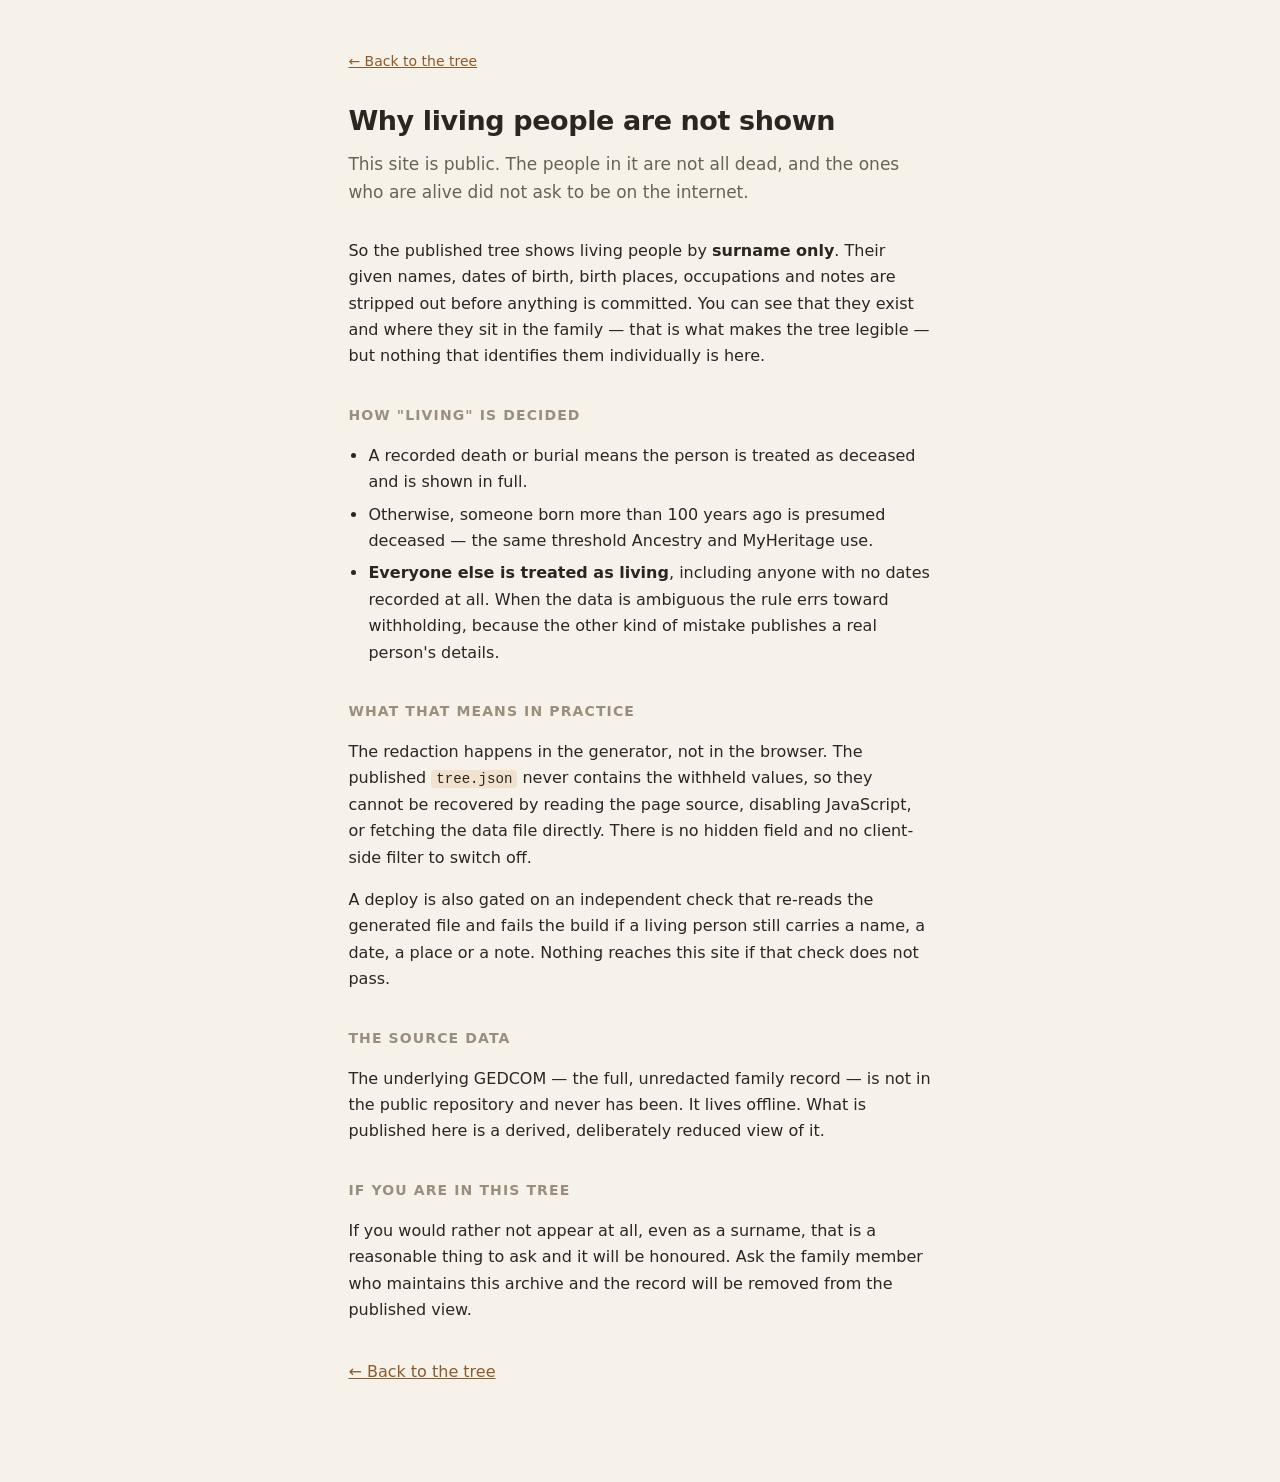
==== docs/privacy.html @ 2dc1bca5 "Publish the family tree as a static site, with living people redacted Renders the curated genealogy " ====
<!doctype html>
<html lang="en">
<head>
<meta charset="utf-8">
<meta name="viewport" content="width=device-width, initial-scale=1">
<title>Why living people are not shown — Family Archive</title>
<meta name="robots" content="noindex, noarchive">
<link rel="icon" href="data:image/svg+xml,<svg xmlns='http://www.w3.org/2000/svg' viewBox='0 0 32 32'><text y='26' font-size='26'>🌳</text></svg>">
<link rel="stylesheet" href="./styles.css">
<style>
  /* This page is prose, not a canvas — override the app's fixed-height shell. */
  body { display: block; overflow: auto; }
  .prose {
    max-width: 62ch;
    margin: 0 auto;
    padding: 48px 24px 80px;
    font-size: 16px;
    line-height: 1.65;
  }
  .prose h1 { font-size: 27px; letter-spacing: -.015em; margin: 0 0 6px; }
  .prose .lede { color: var(--ink-soft); margin: 0 0 32px; font-size: 17px; }
  .prose h2 {
    font-size: 14px; text-transform: uppercase; letter-spacing: .08em;
    color: var(--ink-faint); margin: 34px 0 8px;
  }
  .prose p, .prose li { color: var(--ink); }
  .prose ul { padding-left: 20px; }
  .prose li { margin-bottom: 6px; }
  .prose a { color: var(--accent); }
  .prose code {
    font-family: ui-monospace, SFMono-Regular, Menlo, monospace;
    font-size: .88em;
    background: var(--accent-soft);
    padding: 1px 5px;
    border-radius: 4px;
  }
  .back { display: inline-block; margin-bottom: 26px; font-size: 14px; }
</style>
</head>
<body>
<div class="prose">

  <a class="back" href="./">← Back to the tree</a>

  <h1>Why living people are not shown</h1>
  <p class="lede">
    This site is public. The people in it are not all dead, and the ones who are
    alive did not ask to be on the internet.
  </p>

  <p>
    So the published tree shows living people by <strong>surname only</strong>.
    Their given names, dates of birth, birth places, occupations and notes are
    stripped out before anything is committed. You can see that they exist and
    where they sit in the family — that is what makes the tree legible — but
    nothing that identifies them individually is here.
  </p>

  <h2>How "living" is decided</h2>
  <ul>
    <li>A recorded death or burial means the person is treated as deceased and
      is shown in full.</li>
    <li>Otherwise, someone born more than 100 years ago is presumed deceased —
      the same threshold Ancestry and MyHeritage use.</li>
    <li><strong>Everyone else is treated as living</strong>, including anyone
      with no dates recorded at all. When the data is ambiguous the rule errs
      toward withholding, because the other kind of mistake publishes a real
      person's details.</li>
  </ul>

  <h2>What that means in practice</h2>
  <p>
    The redaction happens in the generator, not in the browser. The published
    <code>tree.json</code> never contains the withheld values, so they cannot be
    recovered by reading the page source, disabling JavaScript, or fetching the
    data file directly. There is no hidden field and no client-side filter to
    switch off.
  </p>
  <p>
    A deploy is also gated on an independent check that re-reads the generated
    file and fails the build if a living person still carries a name, a date, a
    place or a note. Nothing reaches this site if that check does not pass.
  </p>

  <h2>The source data</h2>
  <p>
    The underlying GEDCOM — the full, unredacted family record — is not in the
    public repository and never has been. It lives offline. What is published
    here is a derived, deliberately reduced view of it.
  </p>

  <h2>If you are in this tree</h2>
  <p>
    If you would rather not appear at all, even as a surname, that is a
    reasonable thing to ask and it will be honoured. Ask the family member who
    maintains this archive and the record will be removed from the published
    view.
  </p>

  <p style="margin-top:36px"><a href="./">← Back to the tree</a></p>
</div>
</body>
</html>
---- docs/styles.css ----
/* Family Archive — the published tree.
   Two themes, one system: warm paper in light, deep slate in dark. */

:root {
  --paper:        #f6f2ea;
  --paper-2:      #efe8dc;
  --ink:          #2b2620;
  --ink-soft:     #6b6154;
  --ink-faint:    #9a8f7f;
  --rule:         #ddd2be;
  --accent:       #8c5a2b;
  --accent-soft:  #f0e2cf;
  --male:         #3d6b8e;
  --female:       #96566d;
  --unknown:      #7a7266;
  --living:       #8a8073;
  --card:         #fffdf8;
  --shadow:       0 1px 2px rgba(43, 38, 32, .08), 0 4px 14px rgba(43, 38, 32, .07);
  --focus:        #b8763a;
  --grid:         #e7ded0;

  --card-w: 204px;
  --card-h: 80px;
}

@media (prefers-color-scheme: dark) {
  :root {
    --paper:       #16181c;
    --paper-2:     #1c1f24;
    --ink:         #e8e3da;
    --ink-soft:    #a8a094;
    --ink-faint:   #6f6a61;
    --rule:        #32373e;
    --accent:      #d9a066;
    --accent-soft: #33291d;
    --male:        #7aa9cd;
    --female:      #cf90a8;
    --unknown:     #9a938a;
    --living:      #7d7a74;
    --card:        #22262c;
    --shadow:      0 1px 2px rgba(0, 0, 0, .4), 0 4px 16px rgba(0, 0, 0, .3);
    --focus:       #e0ab74;
    --grid:        #23272d;
  }
}

/* The viewer's theme toggle stamps data-theme on the root; it must win. */
:root[data-theme="light"] {
  --paper: #f6f2ea; --paper-2: #efe8dc; --ink: #2b2620; --ink-soft: #6b6154;
  --ink-faint: #9a8f7f; --rule: #ddd2be; --accent: #8c5a2b; --accent-soft: #f0e2cf;
  --male: #3d6b8e; --female: #96566d; --unknown: #7a7266; --living: #8a8073;
  --card: #fffdf8; --shadow: 0 1px 2px rgba(43,38,32,.08), 0 4px 14px rgba(43,38,32,.07);
  --focus: #b8763a; --grid: #e7ded0;
}
:root[data-theme="dark"] {
  --paper: #16181c; --paper-2: #1c1f24; --ink: #e8e3da; --ink-soft: #a8a094;
  --ink-faint: #6f6a61; --rule: #32373e; --accent: #d9a066; --accent-soft: #33291d;
  --male: #7aa9cd; --female: #cf90a8; --unknown: #9a938a; --living: #7d7a74;
  --card: #22262c; --shadow: 0 1px 2px rgba(0,0,0,.4), 0 4px 16px rgba(0,0,0,.3);
  --focus: #e0ab74; --grid: #23272d;
}

* { box-sizing: border-box; }

html, body {
  height: 100%;
  margin: 0;
}

body {
  display: grid;
  grid-template-rows: auto 1fr auto;
  background: var(--paper);
  color: var(--ink);
  font: 15px/1.5 ui-sans-serif, system-ui, -apple-system, "Segoe UI", Roboto,
        "Helvetica Neue", Arial, sans-serif;
  -webkit-font-smoothing: antialiased;
  overflow: hidden;
}

/* ── top bar ─────────────────────────────────────────────────────────────── */

.topbar {
  display: flex;
  align-items: center;
  justify-content: space-between;
  gap: 16px;
  flex-wrap: wrap;
  padding: 10px 16px;
  background: var(--paper-2);
  border-bottom: 1px solid var(--rule);
  z-index: 20;
}

.brand { display: flex; align-items: center; gap: 12px; min-width: 0; }
.brand-mark { font-size: 26px; line-height: 1; }

.topbar h1 {
  margin: 0;
  font-size: 17px;
  font-weight: 650;
  letter-spacing: -.01em;
}

.brand-sub {
  margin: 1px 0 0;
  font-size: 12.5px;
  color: var(--ink-soft);
  font-variant-numeric: tabular-nums;
}

.controls { display: flex; align-items: center; gap: 10px; }

.search { position: relative; }

.search input {
  width: 210px;
  padding: 7px 11px;
  font: inherit;
  font-size: 14px;
  color: var(--ink);
  background: var(--card);
  border: 1px solid var(--rule);
  border-radius: 7px;
}
.search input:focus-visible {
  outline: 2px solid var(--focus);
  outline-offset: 1px;
  border-color: transparent;
}

.results {
  position: absolute;
  top: calc(100% + 5px);
  left: 0;
  right: 0;
  max-height: 300px;
  overflow-y: auto;
  margin: 0;
  padding: 4px;
  list-style: none;
  background: var(--card);
  border: 1px solid var(--rule);
  border-radius: 8px;
  box-shadow: var(--shadow);
  z-index: 30;
}
.results li {
  padding: 7px 9px;
  border-radius: 5px;
  cursor: pointer;
  font-size: 14px;
}
.results li:hover, .results li[aria-selected="true"] { background: var(--accent-soft); }
.results .r-dates { color: var(--ink-soft); font-size: 12.5px; }
.results .r-empty { color: var(--ink-soft); cursor: default; }
.results .r-empty:hover { background: none; }

.zoom { display: flex; gap: 4px; }

.zoom button, .panel-close {
  min-width: 34px;
  height: 34px;
  padding: 0 9px;
  font: inherit;
  font-size: 15px;
  color: var(--ink);
  background: var(--card);
  border: 1px solid var(--rule);
  border-radius: 7px;
  cursor: pointer;
}
.zoom button:hover, .panel-close:hover { background: var(--accent-soft); }
.zoom button:focus-visible, .panel-close:focus-visible {
  outline: 2px solid var(--focus);
  outline-offset: 1px;
}

/* ── stage ───────────────────────────────────────────────────────────────── */

.stage {
  position: relative;
  overflow: hidden;
  cursor: grab;
  /* A faint plotting grid, so panning an empty region still feels anchored. */
  background-image:
    linear-gradient(var(--grid) 1px, transparent 1px),
    linear-gradient(90deg, var(--grid) 1px, transparent 1px);
  background-size: 72px 72px, 72px 72px;
  background-position: -1px -1px;
  opacity: 1;
}
.stage::before {
  /* Fade the grid without fading its contents. */
  content: "";
  position: absolute;
  inset: 0;
  background: radial-gradient(ellipse at center,
              transparent 45%, var(--paper) 100%);
  pointer-events: none;
}
.stage.grabbing { cursor: grabbing; }
.stage:focus-visible { outline: 2px solid var(--focus); outline-offset: -2px; }

#tree { position: relative; display: block; width: 100%; height: 100%; }

.hint, .loading {
  position: absolute;
  left: 50%;
  transform: translateX(-50%);
  margin: 0;
  color: var(--ink-soft);
  font-size: 12.5px;
  pointer-events: none;
}
.hint {
  bottom: 12px;
  padding: 5px 12px;
  background: color-mix(in srgb, var(--paper) 82%, transparent);
  border-radius: 999px;
  transition: opacity .4s ease;
}
.hint[hidden] { display: block; opacity: 0; }
.loading { top: 50%; }

/* ── tree nodes ──────────────────────────────────────────────────────────── */

.gen-label {
  fill: var(--ink-faint);
  font-size: 12px;
  letter-spacing: .09em;
  text-transform: uppercase;
}
.gen-rule { stroke: var(--rule); stroke-width: 1; stroke-dasharray: 2 6; }

.link {
  fill: none;
  stroke: var(--rule);
  stroke-width: 1.6px;
  stroke-linecap: round;
  stroke-linejoin: round;
}
.link.spouse { stroke-width: 2.2px; }
.link.spouse.engaged { stroke-dasharray: 5 4; }
.link.highlight { stroke: var(--accent); stroke-width: 2.6px; }

.node { cursor: pointer; }
.node .card {
  fill: var(--card);
  stroke: var(--rule);
  stroke-width: 1.2px;
  rx: 9;
  filter: drop-shadow(0 1px 1px rgba(0, 0, 0, .10));
}
.node .sexbar { rx: 2; }
.node.m .sexbar { fill: var(--male); }
.node.f .sexbar { fill: var(--female); }
.node.u .sexbar { fill: var(--unknown); }
.node.living .sexbar { fill: var(--living); }

.node .nm {
  fill: var(--ink);
  font-size: 13.5px;
  font-weight: 650;
  letter-spacing: -.005em;
}
.node .gv {
  fill: var(--ink-soft);
  font-size: 12px;
}
.node .dt {
  fill: var(--ink-faint);
  font-size: 11.5px;
  font-variant-numeric: tabular-nums;
}
.node.living .nm { fill: var(--ink-soft); font-style: italic; font-weight: 600; }
.node.living .gv { font-style: italic; }
.node.living .card { stroke-dasharray: 4 3; }

.node:hover .card { stroke: var(--accent); }
.node.selected .card {
  stroke: var(--accent);
  stroke-width: 2.4px;
}
.node.dimmed { opacity: .28; }
.node .lock { fill: var(--ink-faint); font-size: 10.5px; }

/* ── detail panel ────────────────────────────────────────────────────────── */

.panel {
  position: fixed;
  top: 0;
  right: 0;
  bottom: 0;
  width: min(380px, 100%);
  padding: 20px 22px 28px;
  overflow-y: auto;
  background: var(--paper-2);
  border-left: 1px solid var(--rule);
  box-shadow: -8px 0 28px rgba(0, 0, 0, .10);
  z-index: 40;
  animation: slide-in .18s ease-out;
}
@keyframes slide-in { from { transform: translateX(14px); opacity: 0; } }
@media (prefers-reduced-motion: reduce) { .panel { animation: none; } }

.panel-close { position: absolute; top: 12px; right: 14px; }

.panel h2 {
  margin: 0 34px 2px 0;
  font-size: 20px;
  line-height: 1.25;
  letter-spacing: -.01em;
}
.panel .lifespan {
  margin: 0 0 16px;
  color: var(--ink-soft);
  font-size: 14px;
  font-variant-numeric: tabular-nums;
}

.panel .redacted {
  margin: 0 0 16px;
  padding: 11px 13px;
  background: var(--accent-soft);
  border-radius: 8px;
  font-size: 13px;
  line-height: 1.5;
  color: var(--ink);
}

.panel section { margin-bottom: 18px; }
.panel h3 {
  margin: 0 0 7px;
  font-size: 11px;
  letter-spacing: .09em;
  text-transform: uppercase;
  color: var(--ink-faint);
  font-weight: 650;
}

.panel dl { margin: 0; display: grid; grid-template-columns: auto 1fr; gap: 4px 12px; }
.panel dt { color: var(--ink-soft); font-size: 13.5px; }
.panel dd { margin: 0; font-size: 13.5px; }

.panel ul.people { margin: 0; padding: 0; list-style: none; }
.panel ul.people li { margin-bottom: 3px; }
.panel .lnk {
  padding: 0;
  font: inherit;
  font-size: 13.5px;
  color: var(--accent);
  background: none;
  border: 0;
  border-bottom: 1px solid transparent;
  cursor: pointer;
  text-align: left;
}
.panel .lnk:hover { border-bottom-color: var(--accent); }
.panel .lnk:focus-visible { outline: 2px solid var(--focus); outline-offset: 2px; }
.panel .lnk.is-living { color: var(--ink-soft); font-style: italic; }
.panel .rel { color: var(--ink-faint); font-size: 12.5px; }

.panel .note-body {
  margin: 0;
  font-size: 13px;
  line-height: 1.6;
  color: var(--ink-soft);
  white-space: pre-wrap;
  overflow-wrap: anywhere;
}
.panel .note-body a { color: var(--accent); overflow-wrap: anywhere; }

/* ── legend ──────────────────────────────────────────────────────────────── */

.legend {
  display: flex;
  align-items: center;
  gap: 18px;
  flex-wrap: wrap;
  padding: 8px 16px;
  background: var(--paper-2);
  border-top: 1px solid var(--rule);
  font-size: 12.5px;
  color: var(--ink-soft);
}
.key { display: inline-flex; align-items: center; gap: 6px; }
.swatch { width: 11px; height: 11px; border-radius: 3px; display: inline-block; }
.swatch-m { background: var(--male); }
.swatch-f { background: var(--female); }
.swatch-living { background: var(--living); }
.legend .note { margin-left: auto; }
.legend a { color: var(--accent); }

@media (max-width: 720px) {
  .topbar { padding: 8px 12px; }
  .topbar h1 { font-size: 15px; }
  .search input { width: 150px; }
  .legend { gap: 12px; font-size: 11.5px; }
  .legend .note { margin-left: 0; flex-basis: 100%; }
  .panel { width: 100%; }
}
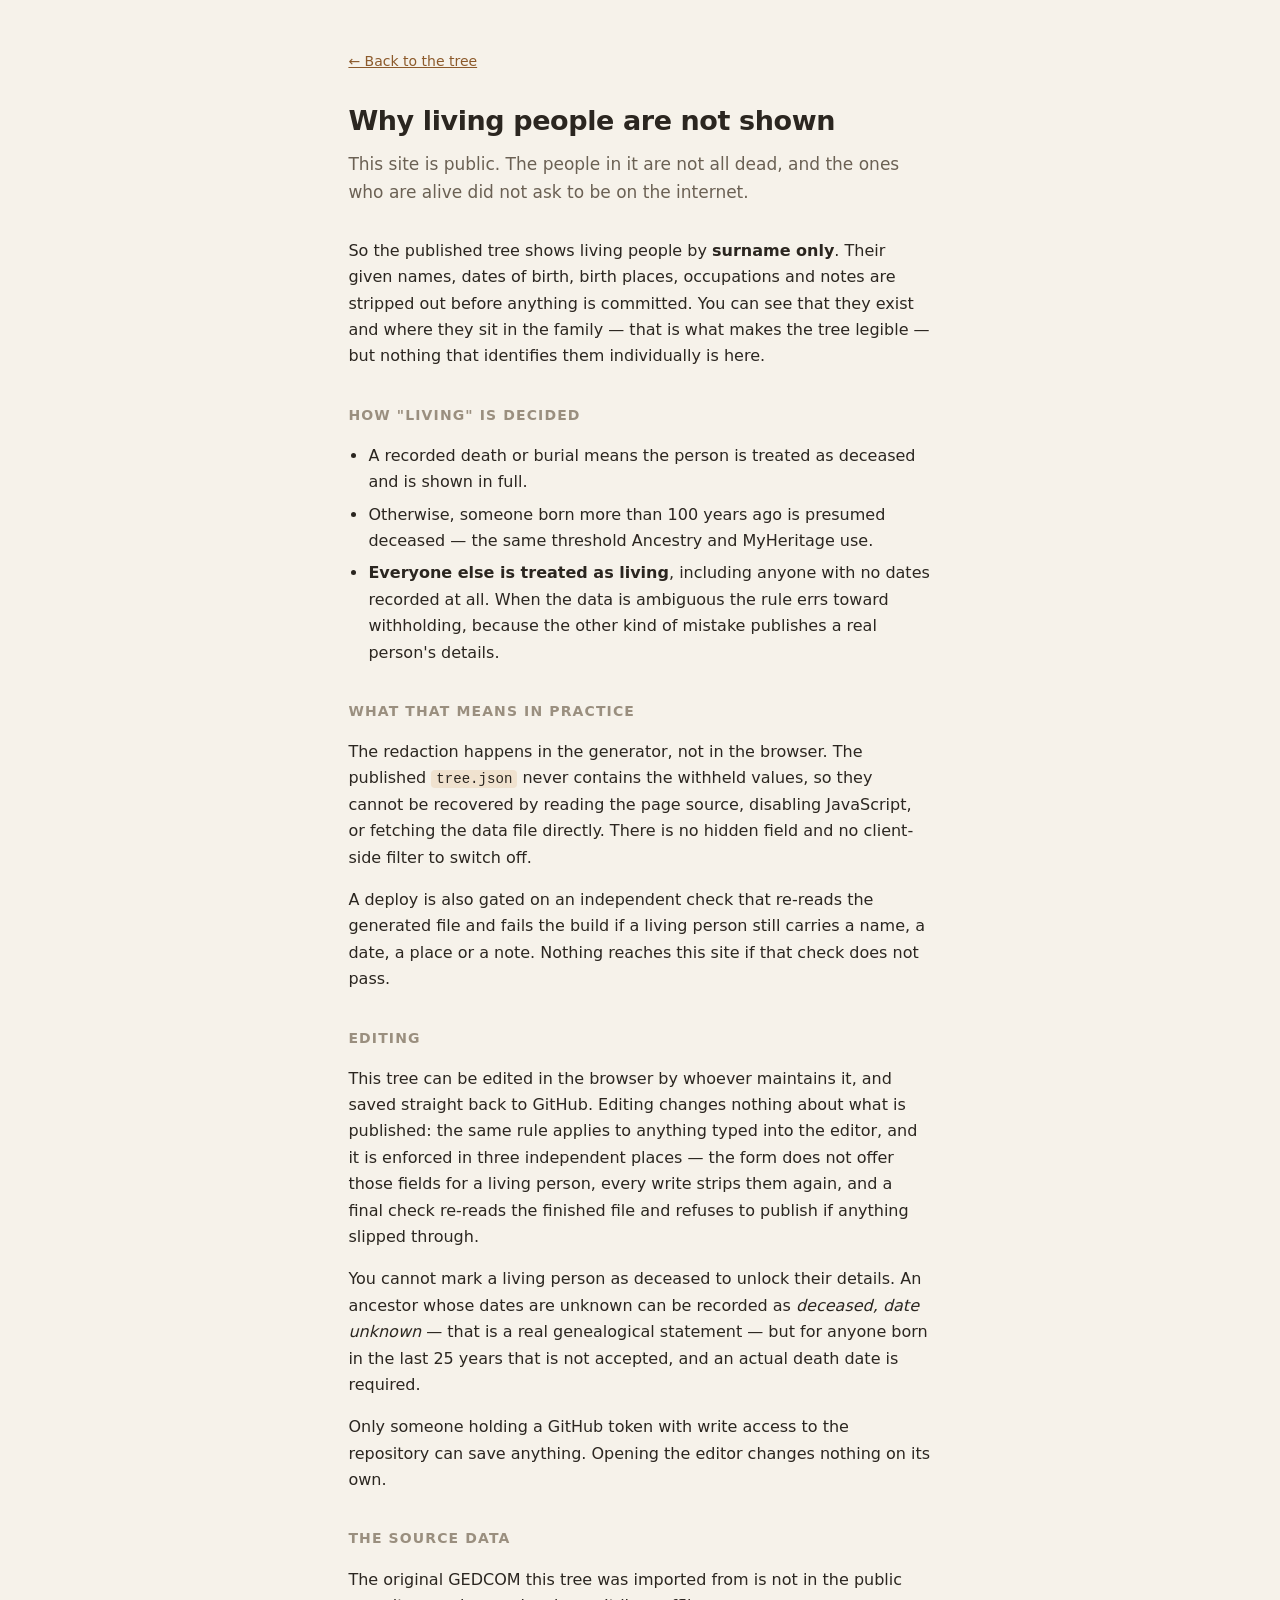
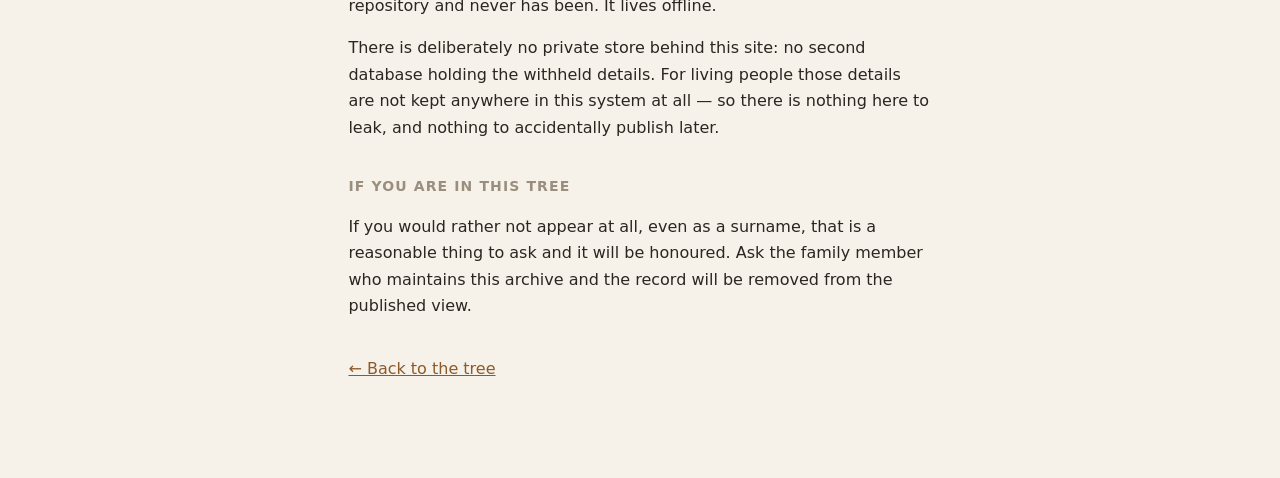
==== commit 6315d718: "Add a browser editor that cannot record a living person's details Edit the published tree in place —" ====
--- a/docs/privacy.html
+++ b/docs/privacy.html
@@ -82,11 +82,37 @@
     place or a note. Nothing reaches this site if that check does not pass.
   </p>
 
+  <h2>Editing</h2>
+  <p>
+    This tree can be edited in the browser by whoever maintains it, and saved
+    straight back to GitHub. Editing changes nothing about what is published:
+    the same rule applies to anything typed into the editor, and it is enforced
+    in three independent places — the form does not offer those fields for a
+    living person, every write strips them again, and a final check re-reads the
+    finished file and refuses to publish if anything slipped through.
+  </p>
+  <p>
+    You cannot mark a living person as deceased to unlock their details. An
+    ancestor whose dates are unknown can be recorded as
+    <em>deceased, date unknown</em> — that is a real genealogical statement —
+    but for anyone born in the last 25 years that is not accepted, and an actual
+    death date is required.
+  </p>
+  <p>
+    Only someone holding a GitHub token with write access to the repository can
+    save anything. Opening the editor changes nothing on its own.
+  </p>
+
   <h2>The source data</h2>
   <p>
-    The underlying GEDCOM — the full, unredacted family record — is not in the
-    public repository and never has been. It lives offline. What is published
-    here is a derived, deliberately reduced view of it.
+    The original GEDCOM this tree was imported from is not in the public
+    repository and never has been. It lives offline.
+  </p>
+  <p>
+    There is deliberately no private store behind this site: no second database
+    holding the withheld details. For living people those details are not kept
+    anywhere in this system at all — so there is nothing here to leak, and
+    nothing to accidentally publish later.
   </p>
 
   <h2>If you are in this tree</h2>
--- a/docs/styles.css
+++ b/docs/styles.css
@@ -68,8 +68,11 @@
 }
 
 body {
-  display: grid;
-  grid-template-rows: auto 1fr auto;
+  /* Flex, not a fixed grid-template-rows: the edit bar is inserted at runtime,
+     and a template that names a fixed number of rows hands the flexible row to
+     whichever child happens to be second. */
+  display: flex;
+  flex-direction: column;
   background: var(--paper);
   color: var(--ink);
   font: 15px/1.5 ui-sans-serif, system-ui, -apple-system, "Segoe UI", Roboto,
@@ -82,6 +85,7 @@
 
 .topbar {
   display: flex;
+  flex: 0 0 auto;
   align-items: center;
   justify-content: space-between;
   gap: 16px;
@@ -180,6 +184,8 @@
 
 .stage {
   position: relative;
+  flex: 1 1 auto;
+  min-height: 0;      /* let it shrink inside the flex column */
   overflow: hidden;
   cursor: grab;
   /* A faint plotting grid, so panning an empty region still feels anchored. */
@@ -375,6 +381,7 @@
 
 .legend {
   display: flex;
+  flex: 0 0 auto;
   align-items: center;
   gap: 18px;
   flex-wrap: wrap;
@@ -400,3 +407,153 @@
   .legend .note { margin-left: 0; flex-basis: 100%; }
   .panel { width: 100%; }
 }
+
+/* ── editor ──────────────────────────────────────────────────────────────── */
+
+.edit-toggle {
+  min-width: 60px;
+  height: 34px;
+  padding: 0 14px;
+  font: inherit;
+  font-size: 14px;
+  font-weight: 600;
+  color: var(--ink);
+  background: var(--card);
+  border: 1px solid var(--rule);
+  border-radius: 7px;
+  cursor: pointer;
+}
+.edit-toggle:hover { background: var(--accent-soft); }
+.edit-toggle.active {
+  color: var(--paper);
+  background: var(--accent);
+  border-color: var(--accent);
+}
+.edit-toggle:focus-visible { outline: 2px solid var(--focus); outline-offset: 1px; }
+
+.editbar {
+  display: flex;
+  flex: 0 0 auto;
+  align-items: center;
+  gap: 8px;
+  flex-wrap: wrap;
+  padding: 8px 16px;
+  background: var(--accent-soft);
+  border-bottom: 1px solid var(--rule);
+  font-size: 13px;
+  z-index: 19;
+}
+.editbar[hidden] { display: none; }
+.pub-count { font-weight: 600; color: var(--ink); margin-right: 4px; }
+
+.mini {
+  padding: 5px 11px;
+  font: inherit;
+  font-size: 13px;
+  color: var(--ink);
+  background: var(--card);
+  border: 1px solid var(--rule);
+  border-radius: 6px;
+  cursor: pointer;
+}
+.mini:hover:not(:disabled) { border-color: var(--accent); }
+.mini:disabled { opacity: .45; cursor: default; }
+.mini:focus-visible { outline: 2px solid var(--focus); outline-offset: 1px; }
+.mini.primary {
+  color: var(--paper);
+  background: var(--accent);
+  border-color: var(--accent);
+  font-weight: 600;
+}
+.mini.danger-btn { color: #a33; border-color: #a33; background: transparent; }
+@media (prefers-color-scheme: dark) { .mini.danger-btn { color: #e08b8b; border-color: #7a4444; } }
+
+.pub-status { margin-left: 6px; color: var(--ink-soft); }
+.pub-status.good { color: #2f7a45; }
+.pub-status.bad { color: #a33; font-weight: 500; }
+@media (prefers-color-scheme: dark) {
+  .pub-status.good { color: #7fc99a; }
+  .pub-status.bad { color: #e08b8b; }
+}
+.pub-status a { color: var(--accent); }
+.linkish {
+  padding: 0; font: inherit; color: var(--accent);
+  background: none; border: 0; border-bottom: 1px solid currentColor; cursor: pointer;
+}
+
+/* form fields */
+.fld { display: block; margin-bottom: 11px; }
+.fld > span {
+  display: block;
+  margin-bottom: 3px;
+  font-size: 12px;
+  color: var(--ink-soft);
+  font-weight: 550;
+}
+.fld input[type="text"], .fld input[type="password"], .fld textarea, .fld select {
+  width: 100%;
+  padding: 7px 9px;
+  font: inherit;
+  font-size: 13.5px;
+  color: var(--ink);
+  background: var(--card);
+  border: 1px solid var(--rule);
+  border-radius: 6px;
+}
+.fld textarea { resize: vertical; line-height: 1.5; }
+.fld input:focus-visible, .fld textarea:focus-visible, .fld select:focus-visible {
+  outline: 2px solid var(--focus);
+  outline-offset: 1px;
+  border-color: transparent;
+}
+.hint-txt {
+  display: block;
+  margin-top: 3px;
+  font-size: 11.5px;
+  font-style: normal;
+  color: var(--ink-faint);
+}
+.check { display: flex; align-items: center; gap: 7px; font-size: 13px; margin: 10px 0; }
+
+.btn-row { display: flex; gap: 7px; flex-wrap: wrap; }
+.panel .danger { margin-top: 26px; padding-top: 14px; border-top: 1px solid var(--rule); }
+.panel.editing .edit-title { font-size: 18px; }
+
+/* token dialog */
+.auth {
+  position: fixed;
+  inset: 0;
+  display: grid;
+  place-items: center;
+  padding: 20px;
+  background: rgba(0, 0, 0, .45);
+  z-index: 60;
+}
+.auth[hidden] { display: none; }
+.auth-card {
+  width: min(460px, 100%);
+  max-height: 90vh;
+  overflow-y: auto;
+  padding: 22px 24px;
+  background: var(--paper-2);
+  border: 1px solid var(--rule);
+  border-radius: 12px;
+  box-shadow: 0 18px 50px rgba(0, 0, 0, .35);
+}
+.auth-card h2 { margin: 0 0 10px; font-size: 18px; }
+.auth-card p { margin: 0 0 12px; font-size: 13.5px; line-height: 1.55; color: var(--ink-soft); }
+.auth-card code {
+  font-family: ui-monospace, SFMono-Regular, Menlo, monospace;
+  font-size: .9em; background: var(--accent-soft); padding: 1px 5px; border-radius: 4px;
+}
+.auth-card a { color: var(--accent); }
+.auth-warn {
+  padding: 10px 12px;
+  background: var(--accent-soft);
+  border-radius: 7px;
+  font-size: 12.5px !important;
+  color: var(--ink) !important;
+}
+.auth-card .btn-row { justify-content: flex-end; margin-top: 4px; }
+
+body.edit-mode .node { cursor: cell; }
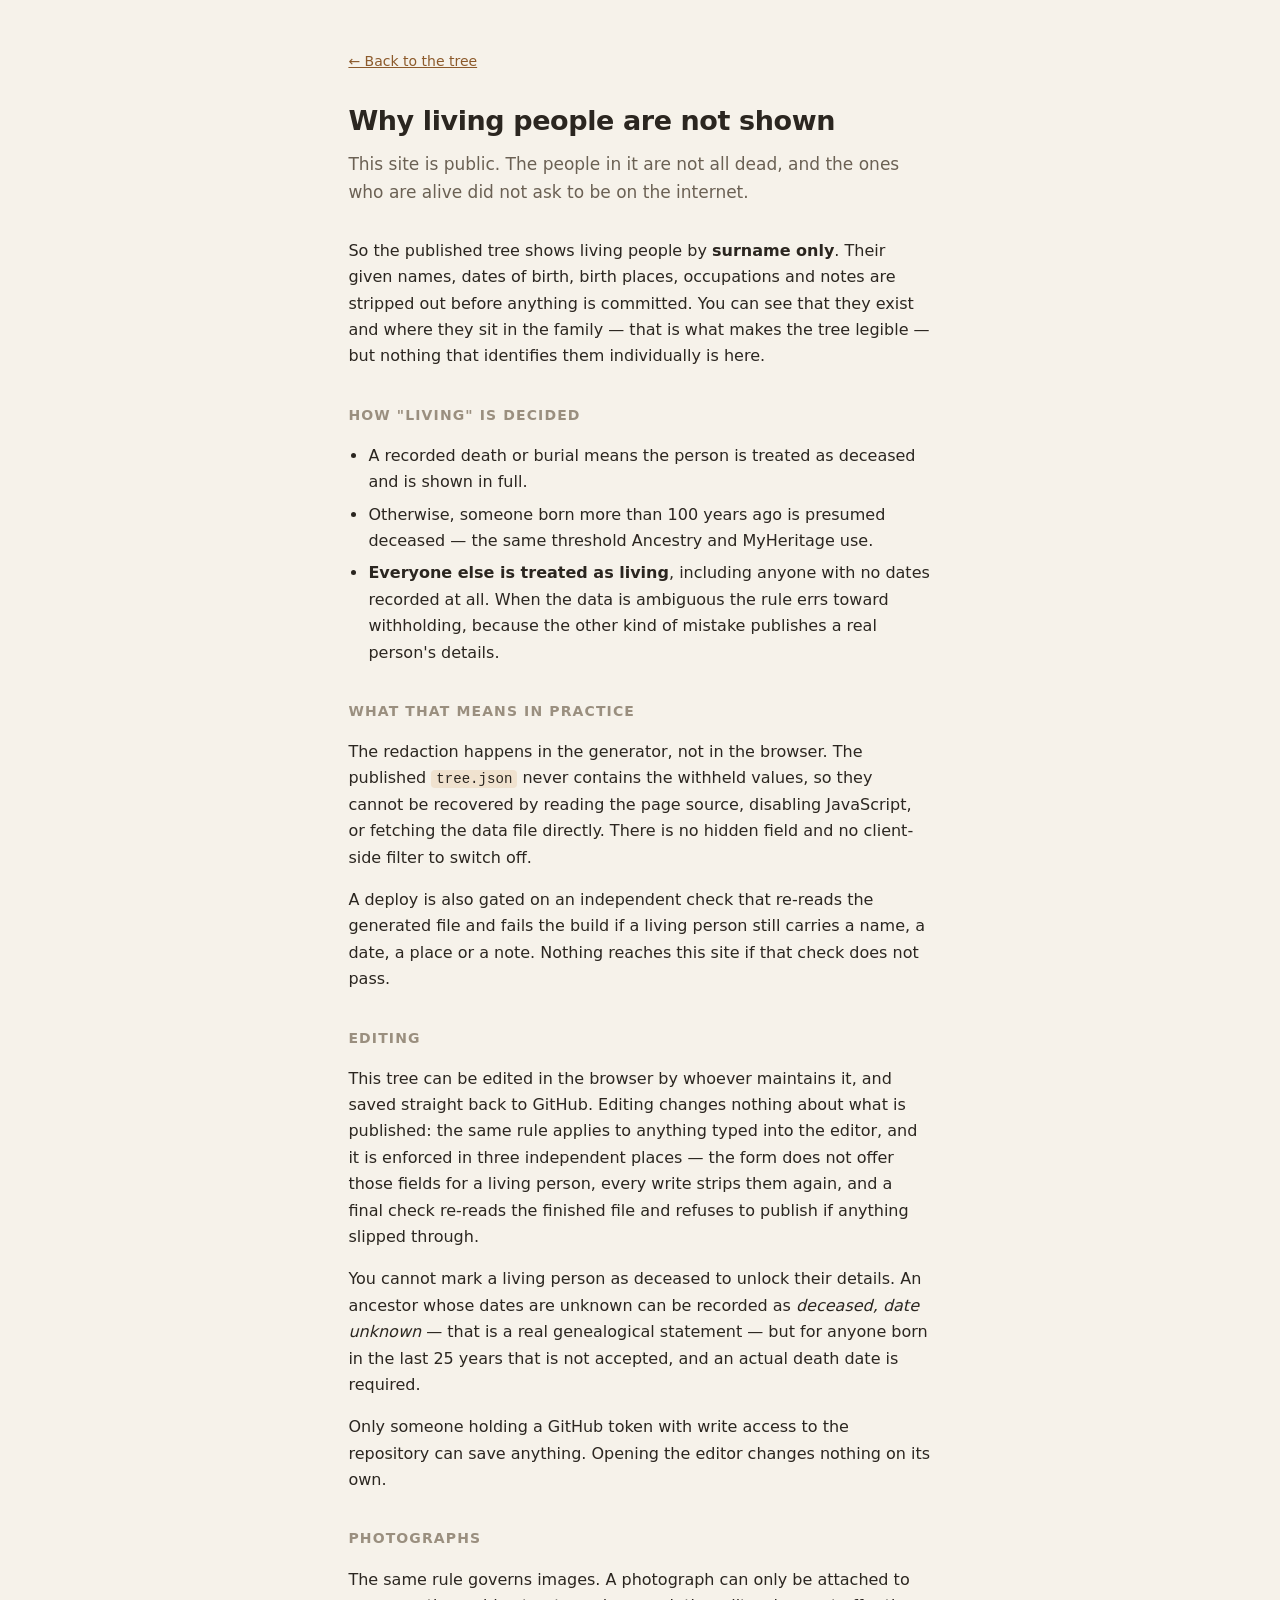
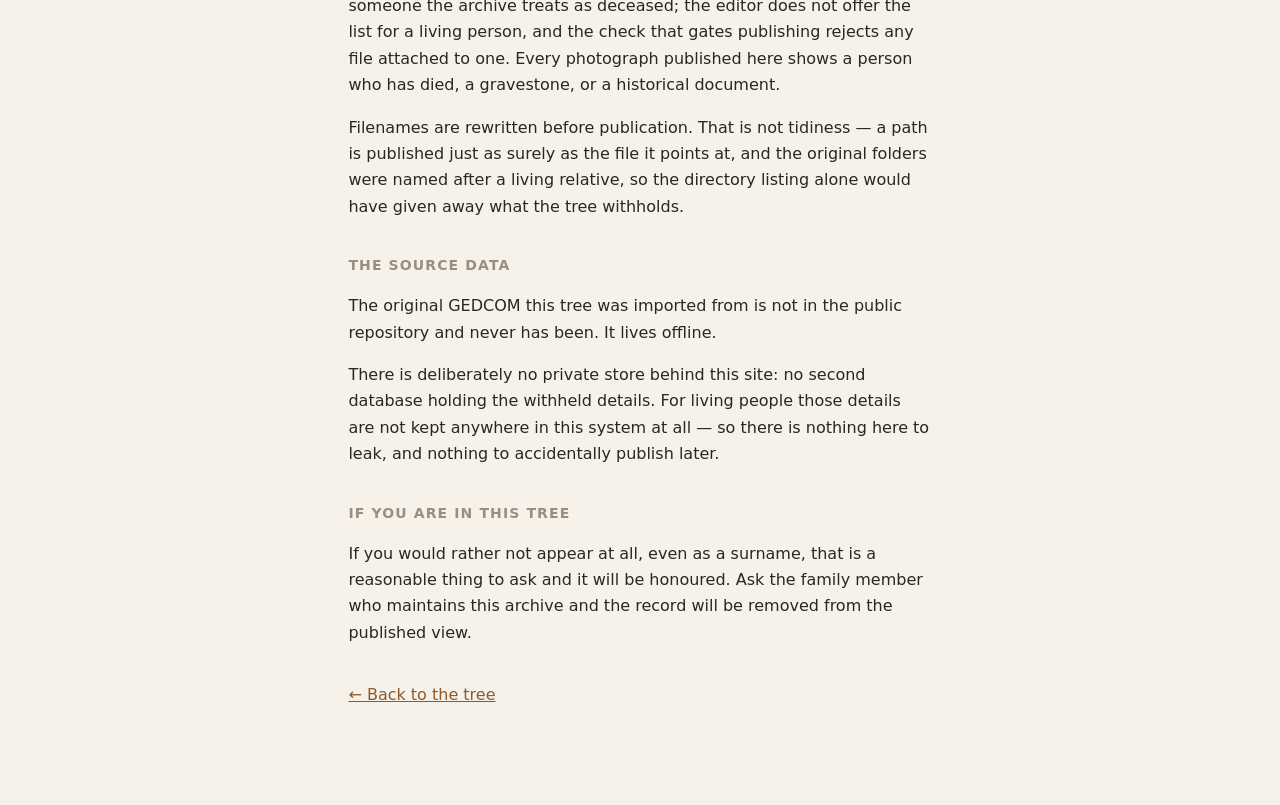
==== commit 40b2dc88: "Publish the family photographs, under the same rule as everything else Seven images: two gravestones" ====
--- a/docs/privacy.html
+++ b/docs/privacy.html
@@ -103,6 +103,21 @@
     save anything. Opening the editor changes nothing on its own.
   </p>
 
+  <h2>Photographs</h2>
+  <p>
+    The same rule governs images. A photograph can only be attached to someone
+    the archive treats as deceased; the editor does not offer the list for a
+    living person, and the check that gates publishing rejects any file attached
+    to one. Every photograph published here shows a person who has died, a
+    gravestone, or a historical document.
+  </p>
+  <p>
+    Filenames are rewritten before publication. That is not tidiness — a path is
+    published just as surely as the file it points at, and the original folders
+    were named after a living relative, so the directory listing alone would have
+    given away what the tree withholds.
+  </p>
+
   <h2>The source data</h2>
   <p>
     The original GEDCOM this tree was imported from is not in the public
--- a/docs/styles.css
+++ b/docs/styles.css
@@ -557,3 +557,106 @@
 .auth-card .btn-row { justify-content: flex-end; margin-top: 4px; }
 
 body.edit-mode .node { cursor: cell; }
+
+/* ── photographs ─────────────────────────────────────────────────────────── */
+
+.shots { display: grid; grid-template-columns: repeat(2, 1fr); gap: 10px; }
+.shots.wide { grid-template-columns: repeat(auto-fill, minmax(180px, 1fr)); }
+.shot { margin: 0; }
+.shot img {
+  display: block;
+  width: 100%;
+  aspect-ratio: 4 / 3;
+  object-fit: cover;
+  background: var(--card);
+  border: 1px solid var(--rule);
+  border-radius: 7px;
+  cursor: zoom-in;
+}
+.shot img:hover { border-color: var(--accent); }
+.shot figcaption {
+  margin-top: 4px;
+  font-size: 11.5px;
+  color: var(--ink-faint);
+  overflow-wrap: anywhere;
+}
+
+.lightbox {
+  position: fixed;
+  inset: 0;
+  display: grid;
+  place-items: center;
+  padding: 24px;
+  background: rgba(0, 0, 0, .8);
+  z-index: 70;
+  overflow-y: auto;
+}
+.lightbox[hidden] { display: none; }
+.lightbox figure { margin: 0; max-width: min(1000px, 100%); text-align: center; }
+.lightbox img {
+  max-width: 100%;
+  max-height: 78vh;
+  border-radius: 8px;
+  box-shadow: 0 20px 60px rgba(0, 0, 0, .5);
+}
+.lightbox figcaption {
+  margin-top: 12px;
+  color: #e8e3da;
+  font-size: 13.5px;
+  overflow-wrap: anywhere;
+}
+.lb-close {
+  position: fixed;
+  top: 16px;
+  right: 20px;
+  width: 38px;
+  height: 38px;
+  font-size: 20px;
+  color: var(--ink);
+  background: var(--card);
+  border: 1px solid var(--rule);
+  border-radius: 50%;
+  cursor: pointer;
+  z-index: 2;
+}
+
+.gallery {
+  width: min(1100px, 100%);
+  max-height: 88vh;
+  overflow-y: auto;
+  padding: 26px 28px 32px;
+  background: var(--paper);
+  border-radius: 12px;
+}
+.gallery h2 { margin: 0 0 4px; font-size: 21px; }
+.gallery h3 {
+  margin: 22px 0 10px;
+  font-size: 11px;
+  letter-spacing: .09em;
+  text-transform: uppercase;
+  color: var(--ink-faint);
+}
+.gal-note { margin: 0; font-size: 13px; color: var(--ink-soft); }
+
+/* attach/detach list in the editor */
+.pick-list { display: grid; gap: 6px; }
+.pick {
+  display: grid;
+  grid-template-columns: auto 46px 1fr;
+  align-items: center;
+  gap: 9px;
+  padding: 5px;
+  border: 1px solid transparent;
+  border-radius: 7px;
+  cursor: pointer;
+  font-size: 12.5px;
+}
+.pick:hover { background: var(--accent-soft); }
+.pick img {
+  width: 46px;
+  height: 36px;
+  object-fit: cover;
+  border-radius: 4px;
+  border: 1px solid var(--rule);
+}
+.pick span { overflow-wrap: anywhere; color: var(--ink-soft); }
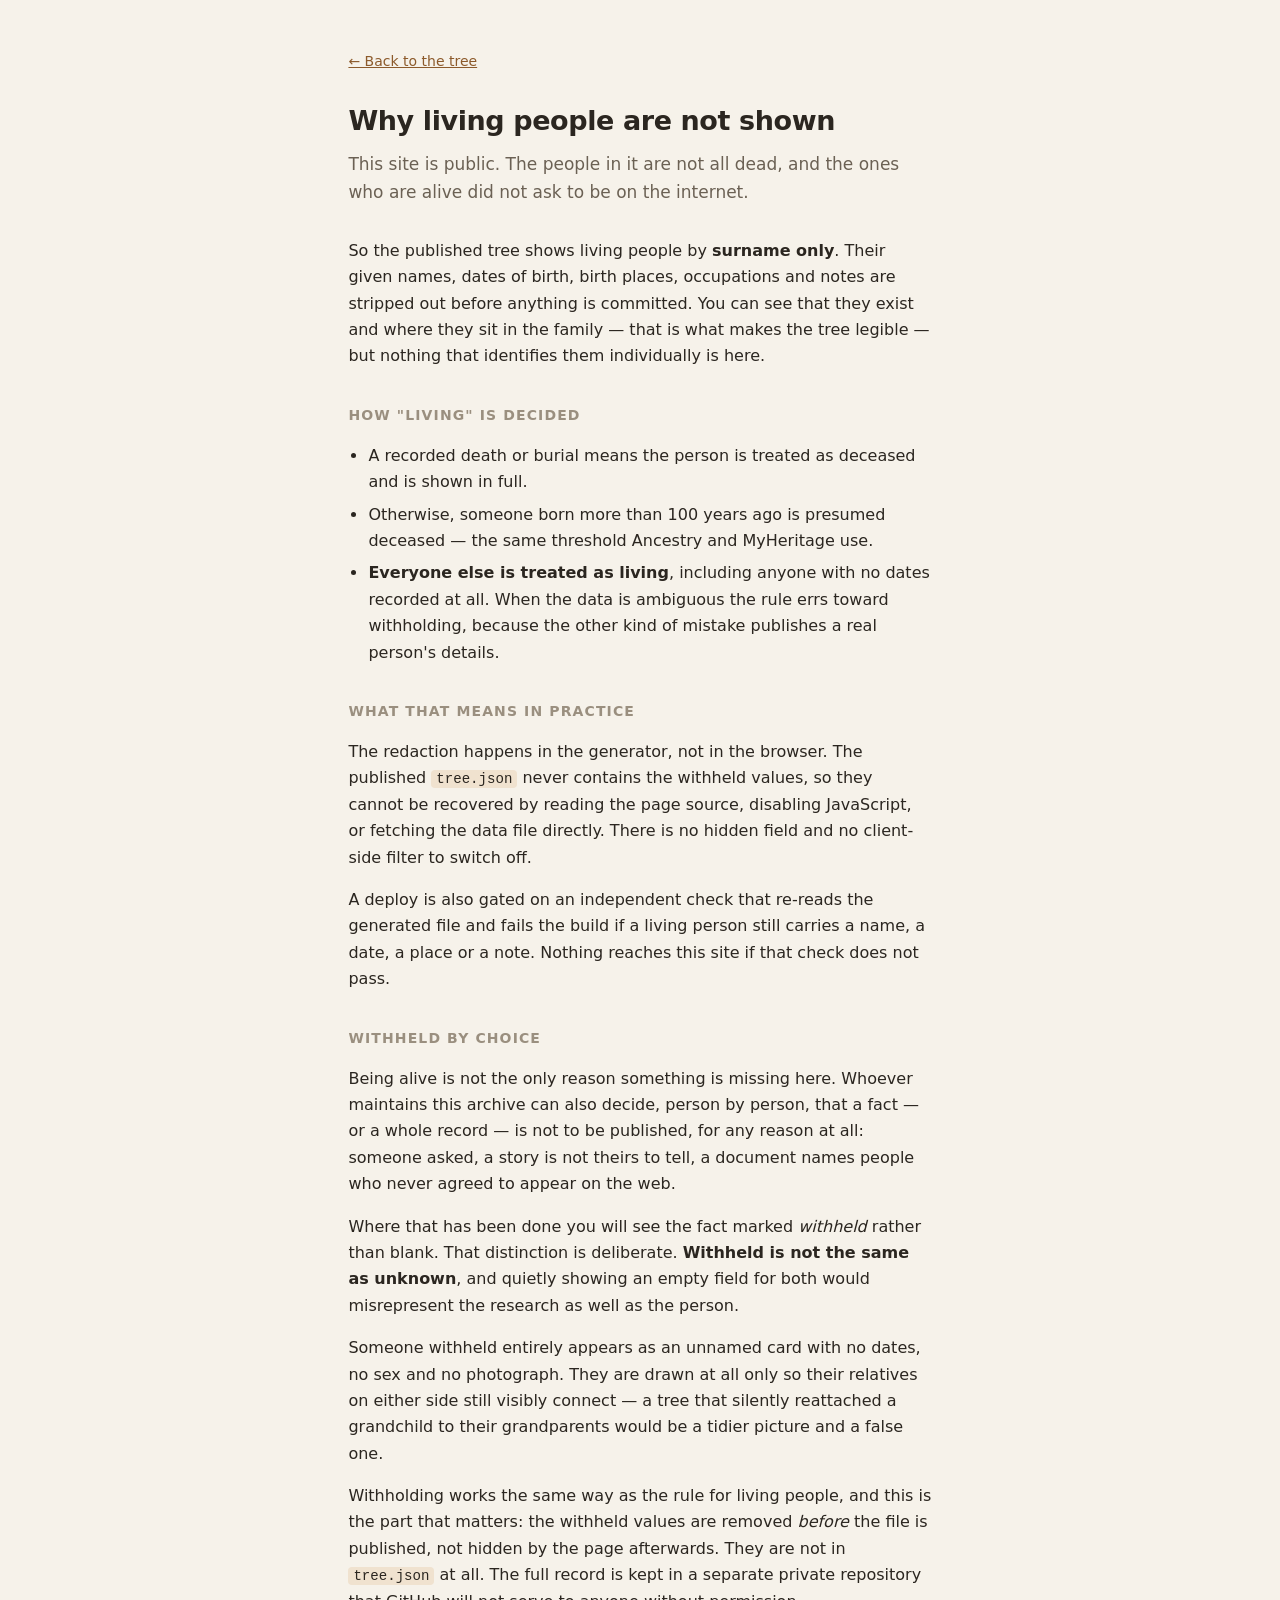
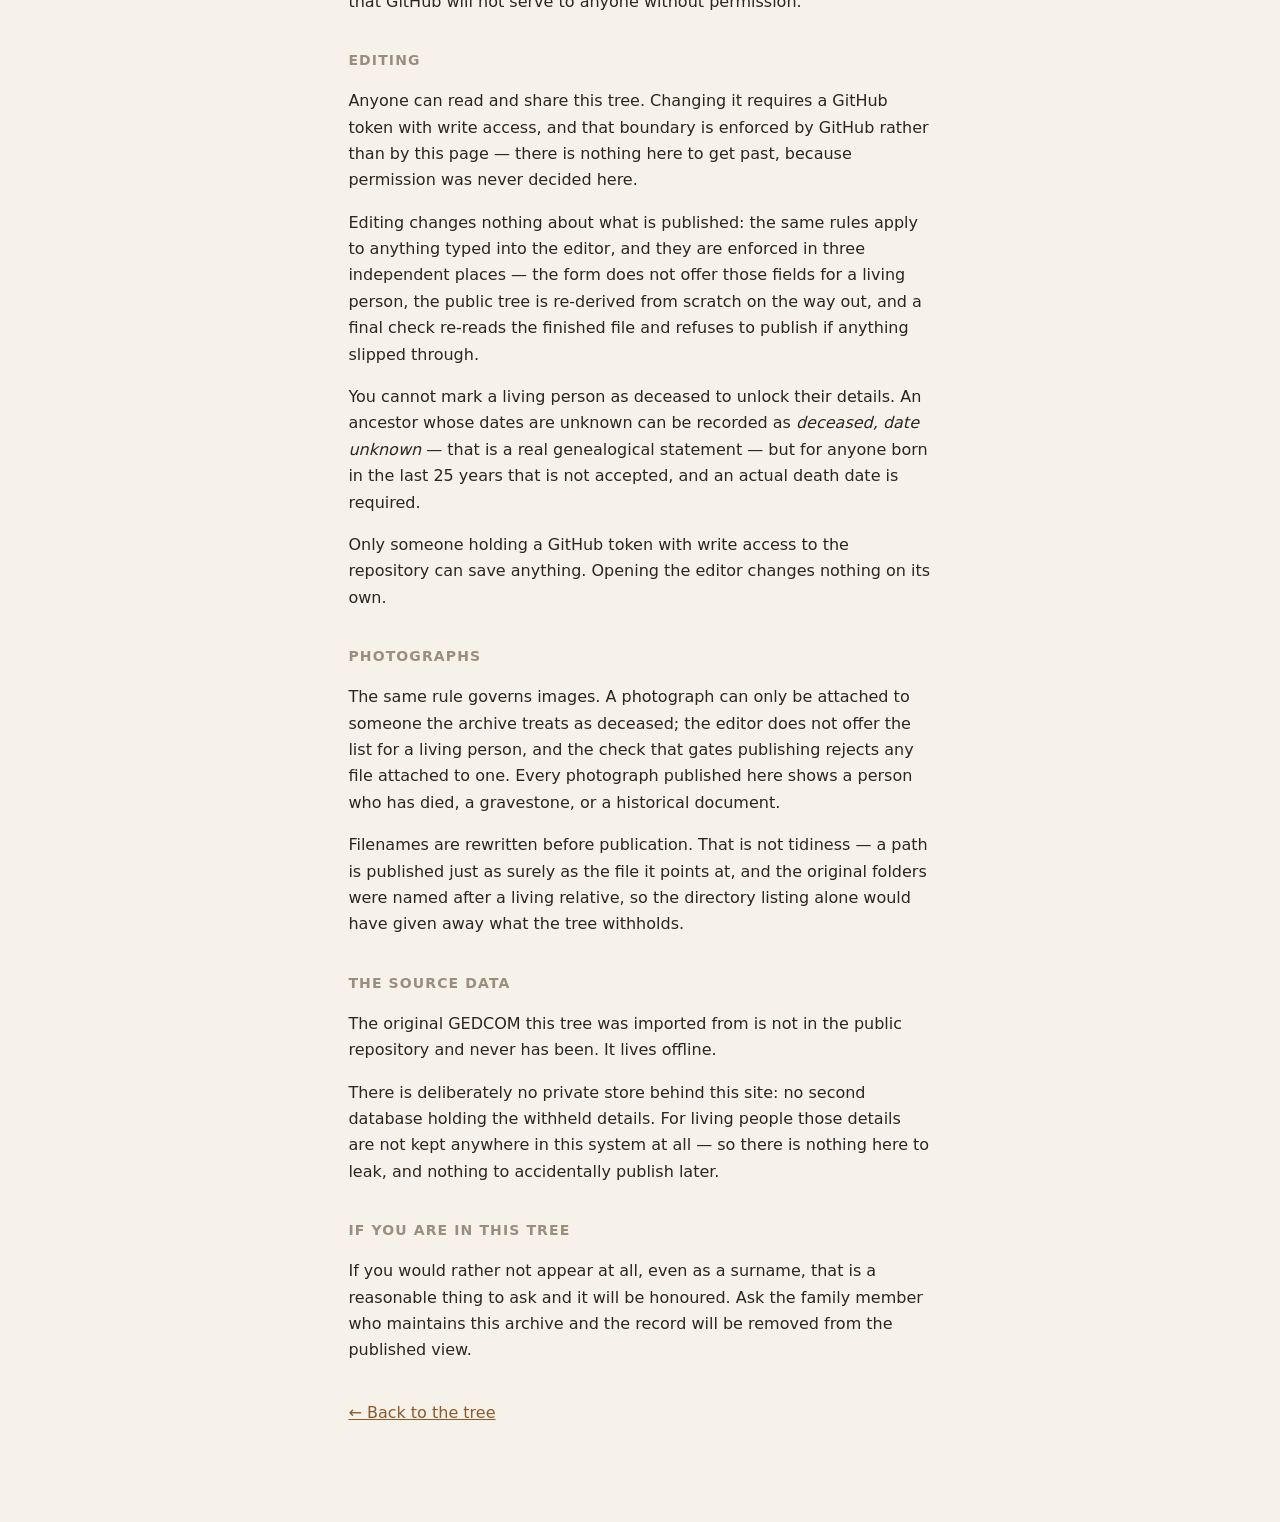
==== commit a99e6c35: "Give the archivist control over what is published, and everyone else a way to read it Two roles. A g" ====
--- a/docs/privacy.html
+++ b/docs/privacy.html
@@ -82,14 +82,48 @@
     place or a note. Nothing reaches this site if that check does not pass.
   </p>
 
+  <h2>Withheld by choice</h2>
+  <p>
+    Being alive is not the only reason something is missing here. Whoever
+    maintains this archive can also decide, person by person, that a fact — or a
+    whole record — is not to be published, for any reason at all: someone asked,
+    a story is not theirs to tell, a document names people who never agreed to
+    appear on the web.
+  </p>
+  <p>
+    Where that has been done you will see the fact marked <em>withheld</em>
+    rather than blank. That distinction is deliberate. <strong>Withheld is not
+    the same as unknown</strong>, and quietly showing an empty field for both
+    would misrepresent the research as well as the person.
+  </p>
+  <p>
+    Someone withheld entirely appears as an unnamed card with no dates, no sex
+    and no photograph. They are drawn at all only so their relatives on either
+    side still visibly connect — a tree that silently reattached a grandchild to
+    their grandparents would be a tidier picture and a false one.
+  </p>
+  <p>
+    Withholding works the same way as the rule for living people, and this is
+    the part that matters: the withheld values are removed <em>before</em> the
+    file is published, not hidden by the page afterwards. They are not in
+    <code>tree.json</code> at all. The full record is kept in a separate private
+    repository that GitHub will not serve to anyone without permission.
+  </p>
+
   <h2>Editing</h2>
   <p>
-    This tree can be edited in the browser by whoever maintains it, and saved
-    straight back to GitHub. Editing changes nothing about what is published:
-    the same rule applies to anything typed into the editor, and it is enforced
-    in three independent places — the form does not offer those fields for a
-    living person, every write strips them again, and a final check re-reads the
-    finished file and refuses to publish if anything slipped through.
+    Anyone can read and share this tree. Changing it requires a GitHub token
+    with write access, and that boundary is enforced by GitHub rather than by
+    this page — there is nothing here to get past, because permission was never
+    decided here.
+  </p>
+  <p>
+    Editing changes nothing about what is published: the same rules apply to
+    anything typed into the editor, and they are enforced in three independent
+    places — the form does not offer those fields for a living person, the
+    public tree is re-derived from scratch on the way out, and a final check
+    re-reads the finished file and refuses to publish if anything slipped
+    through.
   </p>
   <p>
     You cannot mark a living person as deceased to unlock their details. An
--- a/docs/styles.css
+++ b/docs/styles.css
@@ -15,6 +15,8 @@
   --unknown:      #7a7266;
   --living:       #8a8073;
   --card:         #fffdf8;
+  --withheld-card: #efe9dd;
+  --face-bg:       #efe8dc;
   --shadow:       0 1px 2px rgba(43, 38, 32, .08), 0 4px 14px rgba(43, 38, 32, .07);
   --focus:        #b8763a;
   --grid:         #e7ded0;
@@ -38,6 +40,8 @@
     --unknown:     #9a938a;
     --living:      #7d7a74;
     --card:        #22262c;
+    --withheld-card: #1e2126;
+    --face-bg:      #1c1f24;
     --shadow:      0 1px 2px rgba(0, 0, 0, .4), 0 4px 16px rgba(0, 0, 0, .3);
     --focus:       #e0ab74;
     --grid:        #23272d;
@@ -49,14 +53,16 @@
   --paper: #f6f2ea; --paper-2: #efe8dc; --ink: #2b2620; --ink-soft: #6b6154;
   --ink-faint: #9a8f7f; --rule: #ddd2be; --accent: #8c5a2b; --accent-soft: #f0e2cf;
   --male: #3d6b8e; --female: #96566d; --unknown: #7a7266; --living: #8a8073;
-  --card: #fffdf8; --shadow: 0 1px 2px rgba(43,38,32,.08), 0 4px 14px rgba(43,38,32,.07);
+  --card: #fffdf8; --withheld-card: #efe9dd; --face-bg: #efe8dc;
+  --shadow: 0 1px 2px rgba(43,38,32,.08), 0 4px 14px rgba(43,38,32,.07);
   --focus: #b8763a; --grid: #e7ded0;
 }
 :root[data-theme="dark"] {
   --paper: #16181c; --paper-2: #1c1f24; --ink: #e8e3da; --ink-soft: #a8a094;
   --ink-faint: #6f6a61; --rule: #32373e; --accent: #d9a066; --accent-soft: #33291d;
   --male: #7aa9cd; --female: #cf90a8; --unknown: #9a938a; --living: #7d7a74;
-  --card: #22262c; --shadow: 0 1px 2px rgba(0,0,0,.4), 0 4px 16px rgba(0,0,0,.3);
+  --card: #22262c; --withheld-card: #1e2126; --face-bg: #1c1f24;
+  --shadow: 0 1px 2px rgba(0,0,0,.4), 0 4px 16px rgba(0,0,0,.3);
   --focus: #e0ab74; --grid: #23272d;
 }
 
@@ -283,6 +289,19 @@
 .node.living .gv { font-style: italic; }
 .node.living .card { stroke-dasharray: 4 3; }
 
+/* Withheld: a card that is deliberately empty. Flatter and greyer than the
+   others, so it reads as a gap in the record rather than a person you have
+   simply not clicked yet. */
+.node.withheld .sexbar { fill: var(--rule); }
+.node.withheld .card {
+  fill: var(--withheld-card);
+  stroke-dasharray: 3 3;
+  filter: none;
+}
+.node.withheld .nm { fill: var(--ink-faint); font-weight: 600; }
+.node.withheld .gv,
+.node.withheld .dt { fill: var(--ink-faint); font-style: italic; }
+
 .node:hover .card { stroke: var(--accent); }
 .node.selected .card {
   stroke: var(--accent);
@@ -290,6 +309,24 @@
 }
 .node.dimmed { opacity: .28; }
 .node .lock { fill: var(--ink-faint); font-size: 10.5px; }
+
+/* ── portrait cards ──────────────────────────────────────────────────────── */
+
+.node .face-ring {
+  fill: var(--face-bg);
+  stroke: var(--rule);
+  stroke-width: 1.2px;
+}
+.node.m .face-ring { stroke: var(--male); }
+.node.f .face-ring { stroke: var(--female); }
+.node.living .face-ring,
+.node.withheld .face-ring { stroke-dasharray: 3 3; }
+
+/* Not a placeholder for a missing photograph: for a living or withheld person
+   it is the only thing that can ever be drawn there. */
+.node .face-blank { fill: var(--ink-faint); opacity: .42; }
+.node .face { pointer-events: none; }
+.node:hover .face-ring { stroke: var(--accent); }
 
 /* ── detail panel ────────────────────────────────────────────────────────── */
 
@@ -396,6 +433,10 @@
 .swatch-m { background: var(--male); }
 .swatch-f { background: var(--female); }
 .swatch-living { background: var(--living); }
+.swatch-withheld {
+  background: var(--withheld-card);
+  border: 1px dashed var(--ink-faint);
+}
 .legend .note { margin-left: auto; }
 .legend a { color: var(--accent); }
 
@@ -471,10 +512,37 @@
 .pub-status { margin-left: 6px; color: var(--ink-soft); }
 .pub-status.good { color: #2f7a45; }
 .pub-status.bad { color: #a33; font-weight: 500; }
+.pub-status.warn { color: #8a5a1f; font-weight: 500; }
 @media (prefers-color-scheme: dark) {
   .pub-status.good { color: #7fc99a; }
   .pub-status.bad { color: #e08b8b; }
-}
+  .pub-status.warn { color: #d9a066; }
+}
+
+/* Which record is being edited — the full one, or only what is already public.
+   It changes what withholding a detail means, so it is on screen permanently
+   rather than mentioned once. */
+.record-store {
+  padding: 2px 8px;
+  border: 1px solid var(--rule);
+  border-radius: 999px;
+  font-size: 12px;
+  color: var(--ink-soft);
+}
+.record-store.ok { border-color: #2f7a45; color: #2f7a45; }
+.record-store.warn { border-color: #8a5a1f; color: #8a5a1f; }
+@media (prefers-color-scheme: dark) {
+  .record-store.ok { border-color: #7fc99a; color: #7fc99a; }
+  .record-store.warn { border-color: #d9a066; color: #d9a066; }
+}
+
+.unlock { min-width: 0; padding: 0 10px; opacity: .55; }
+.unlock:hover { opacity: 1; }
+[hidden] { display: none !important; }
+
+.auth-note { margin: 6px 0 0; font-size: 13px; color: var(--ink-soft); }
+.auth-note.bad { color: #a33; }
+@media (prefers-color-scheme: dark) { .auth-note.bad { color: #e08b8b; } }
 .pub-status a { color: var(--accent); }
 .linkish {
   padding: 0; font: inherit; color: var(--accent);
@@ -660,3 +728,126 @@
   border: 1px solid var(--rule);
 }
 .pick span { overflow-wrap: anywhere; color: var(--ink-soft); }
+
+/* ── uploading ───────────────────────────────────────────────────────────── */
+
+.dropzone {
+  padding: 20px 16px;
+  margin-bottom: 12px;
+  text-align: center;
+  border: 2px dashed var(--rule);
+  border-radius: 9px;
+  transition: border-color .15s ease, background .15s ease;
+}
+.dropzone.over { border-color: var(--accent); background: var(--accent-soft); }
+.dropzone p { margin: 0 0 6px; font-size: 13.5px; }
+.dz-note { font-size: 12px !important; color: var(--ink-faint) !important; margin: 0 !important; }
+
+.up-preview { display: flex; flex-wrap: wrap; gap: 6px; margin-bottom: 12px; }
+.chip {
+  display: inline-flex;
+  align-items: center;
+  gap: 6px;
+  max-width: 100%;
+  padding: 4px 6px 4px 10px;
+  font-size: 12.5px;
+  background: var(--card);
+  border: 1px solid var(--rule);
+  border-radius: 999px;
+  overflow-wrap: anywhere;
+}
+.chip button {
+  width: 18px; height: 18px; line-height: 1;
+  color: var(--ink-soft);
+  background: none; border: 0; border-radius: 50%; cursor: pointer;
+}
+.chip button:hover { background: var(--accent-soft); color: var(--ink); }
+
+.pick-row { display: grid; grid-template-columns: 1fr auto; align-items: center; gap: 4px; }
+.drop-photo {
+  width: 26px; height: 26px;
+  font-size: 15px; line-height: 1;
+  color: var(--ink-faint);
+  background: none;
+  border: 1px solid transparent;
+  border-radius: 6px;
+  cursor: pointer;
+}
+.drop-photo:hover { color: #a33; border-color: #a33; }
+@media (prefers-color-scheme: dark) { .drop-photo:hover { color: #e08b8b; border-color: #7a4444; } }
+
+/* ── visibility controls ─────────────────────────────────────────────────── */
+
+.panel h4.sub {
+  margin: 14px 0 6px;
+  font-size: 12px;
+  font-weight: 700;
+  letter-spacing: .06em;
+  text-transform: uppercase;
+  color: var(--ink-faint);
+}
+
+.vis-levels { display: grid; gap: 6px; margin-bottom: 12px; }
+.vis-level {
+  display: grid;
+  grid-template-columns: auto 1fr;
+  gap: 3px 9px;
+  align-items: baseline;
+  padding: 8px 10px;
+  border: 1px solid var(--rule);
+  border-radius: 7px;
+  cursor: pointer;
+}
+.vis-level:hover { background: var(--accent-soft); }
+.vis-level.on { border-color: var(--accent); background: var(--accent-soft); }
+.vis-level input { grid-row: span 2; align-self: center; }
+.vis-name { font-size: 13.5px; font-weight: 600; color: var(--ink); }
+.vis-level em {
+  grid-column: 2;
+  font-size: 12px;
+  font-style: normal;
+  line-height: 1.45;
+  color: var(--ink-soft);
+}
+
+.vis-fields {
+  display: grid;
+  grid-template-columns: repeat(auto-fill, minmax(148px, 1fr));
+  gap: 2px 12px;
+  margin: 8px 0 4px;
+}
+.vis-fields .check { margin: 4px 0; }
+/* Ticked by the level above rather than chosen here — shown, but not pretending
+   to be a control that does anything. */
+.vis-fields .check.locked { opacity: .55; cursor: default; }
+.vis-fields .check em { font-size: 11px; }
+
+/* The preview is generated by the same function that does the redacting, so it
+   is the answer rather than a description of it. */
+.vis-preview {
+  margin-top: 12px;
+  padding: 10px 12px;
+  background: var(--paper-2);
+  border: 1px solid var(--rule);
+  border-radius: 8px;
+}
+.vis-preview h4 {
+  margin: 0 0 7px;
+  font-size: 12px;
+  font-weight: 700;
+  letter-spacing: .05em;
+  text-transform: uppercase;
+  color: var(--ink-faint);
+}
+dl.preview {
+  display: grid;
+  grid-template-columns: minmax(78px, auto) 1fr;
+  gap: 3px 12px;
+  margin: 0;
+  font-size: 13px;
+}
+dl.preview dt { color: var(--ink-faint); }
+dl.preview dd { margin: 0; color: var(--ink); overflow-wrap: anywhere; }
+dl.preview .gone { color: var(--ink-faint); }
+
+.share-row { margin-top: 18px; }
